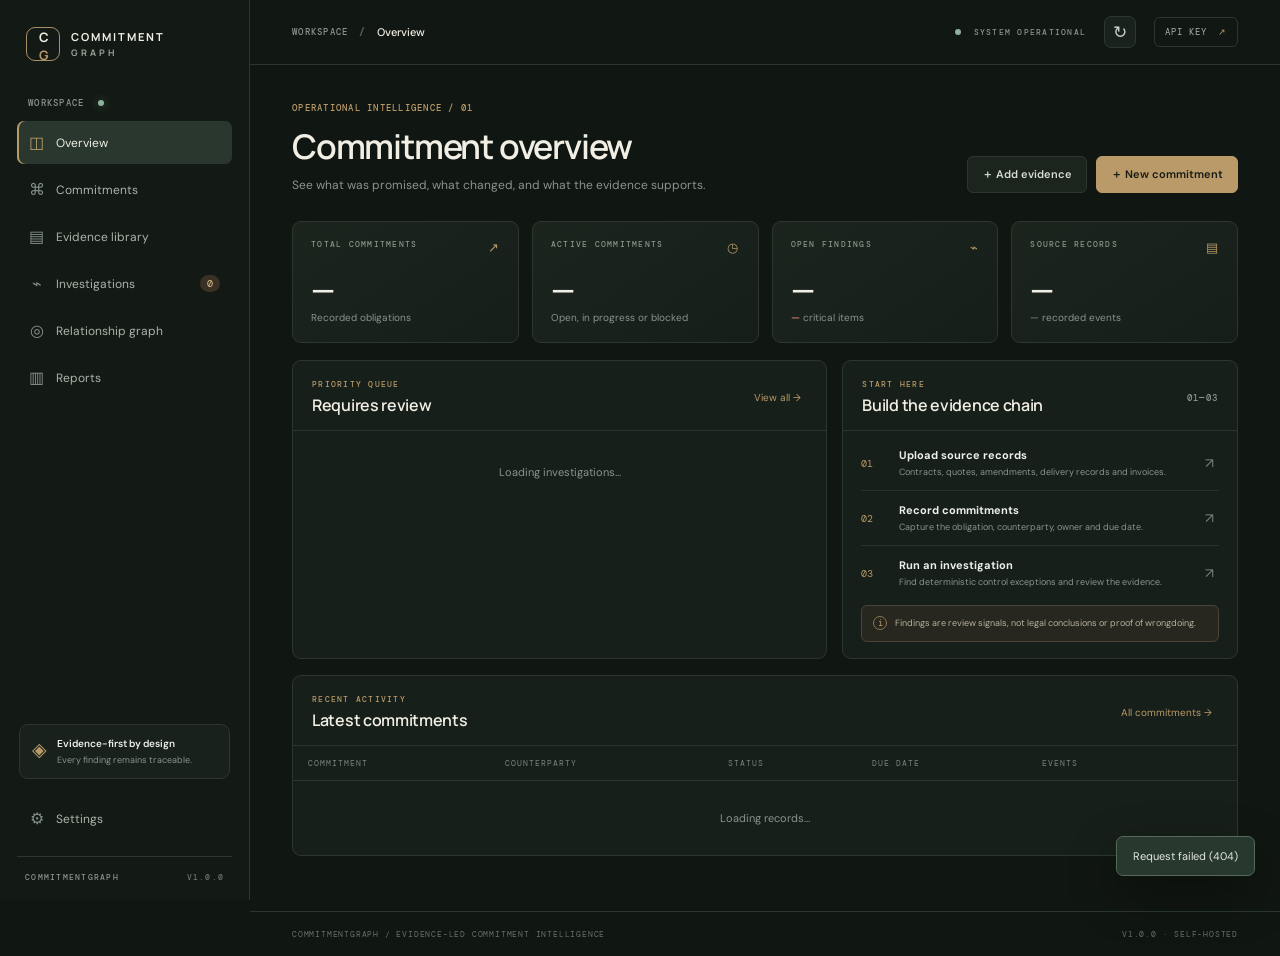
==== static/index.html @ eed933ef "Build complete CommitmentGraph v1.0.0" ====
<!doctype html>
<html lang="en">
<head>
  <meta charset="utf-8">
  <meta name="viewport" content="width=device-width,initial-scale=1">
  <meta name="theme-color" content="#111713">
  <meta name="description" content="Reconstruct business commitments. Trace every finding to its source evidence.">
  <title>CommitmentGraph — Evidence-led commitment intelligence</title>
  <link rel="preconnect" href="https://fonts.googleapis.com">
  <link rel="preconnect" href="https://fonts.gstatic.com" crossorigin>
  <link href="https://fonts.googleapis.com/css2?family=DM+Mono:wght@400;500&family=DM+Sans:wght@400;500;600;700&family=Manrope:wght@400;500;600;700;800&display=swap" rel="stylesheet">
  <link rel="stylesheet" href="/static/app.css">
</head>
<body>
  <div class="shell">
    <aside class="sidebar">
      <a class="brand" href="/" aria-label="CommitmentGraph home"><span class="brand-mark">C<span>G</span></span><span class="brand-name">COMMITMENT<span>GRAPH</span></span></a>
      <div class="workspace-label">WORKSPACE <span class="live-dot"></span></div>
      <nav class="nav" aria-label="Primary navigation">
        <button class="nav-item active" data-view="overview"><span>◫</span> Overview</button>
        <button class="nav-item" data-view="commitments"><span>⌘</span> Commitments</button>
        <button class="nav-item" data-view="evidence"><span>▤</span> Evidence library</button>
        <button class="nav-item" data-view="findings"><span>⌁</span> Investigations <span class="nav-count" id="nav-findings">0</span></button>
        <button class="nav-item" data-view="graph"><span>◎</span> Relationship graph</button>
        <button class="nav-item" data-view="reports"><span>▥</span> Reports</button>
      </nav>
      <div class="sidebar-bottom">
        <div class="integrity-card"><div class="integrity-icon">◈</div><div><strong>Evidence-first by design</strong><small>Every finding remains traceable.</small></div></div>
        <button class="nav-item" data-view="settings"><span>⚙</span> Settings</button>
        <div class="sidebar-foot">COMMITMENTGRAPH <span>V1.0.0</span></div>
      </div>
    </aside>
    <main class="main">
      <header class="topbar">
        <div class="breadcrumb"><span>WORKSPACE</span><b>/</b><strong id="page-name">Overview</strong></div>
        <div class="top-actions"><span class="system-status"><i></i> SYSTEM OPERATIONAL</span><button class="icon-btn" id="refresh-btn" title="Refresh data">↻</button><button class="user-chip" id="api-key-btn">API KEY <span>↗</span></button></div>
      </header>
      <div class="content">
        <section class="view active" id="view-overview">
          <div class="page-heading"><div><div class="eyebrow">OPERATIONAL INTELLIGENCE / 01</div><h1>Commitment overview</h1><p>See what was promised, what changed, and what the evidence supports.</p></div><div class="heading-actions"><button class="btn btn-quiet" data-action="upload">＋ Add evidence</button><button class="btn btn-primary" data-action="new-commitment">＋ New commitment</button></div></div>
          <div class="metric-grid"><article class="metric"><div class="metric-label">TOTAL COMMITMENTS <span>↗</span></div><div class="metric-value" id="m-commitments">—</div><div class="metric-note">Recorded obligations</div></article><article class="metric"><div class="metric-label">ACTIVE COMMITMENTS <span>◷</span></div><div class="metric-value" id="m-open">—</div><div class="metric-note">Open, in progress or blocked</div></article><article class="metric"><div class="metric-label">OPEN FINDINGS <span>⌁</span></div><div class="metric-value" id="m-findings">—</div><div class="metric-note"><b id="m-critical">—</b> critical items</div></article><article class="metric"><div class="metric-label">SOURCE RECORDS <span>▤</span></div><div class="metric-value" id="m-evidence">—</div><div class="metric-note"><span id="m-events">—</span> recorded events</div></article></div>
          <div class="dashboard-grid"><section class="panel"><div class="panel-head"><div><div class="eyebrow">PRIORITY QUEUE</div><h2>Requires review</h2></div><button class="text-btn" data-view="findings">View all →</button></div><div id="priority-list" class="priority-list"><div class="empty-state">Loading investigations…</div></div></section><section class="panel"><div class="panel-head"><div><div class="eyebrow">START HERE</div><h2>Build the evidence chain</h2></div><span class="step-count">01—03</span></div><div class="steps"><button data-action="upload"><span>01</span><div><b>Upload source records</b><small>Contracts, quotes, amendments, delivery records and invoices.</small></div><i>↗</i></button><button data-action="new-commitment"><span>02</span><div><b>Record commitments</b><small>Capture the obligation, counterparty, owner and due date.</small></div><i>↗</i></button><button data-action="investigate"><span>03</span><div><b>Run an investigation</b><small>Find deterministic control exceptions and review the evidence.</small></div><i>↗</i></button></div><div class="notice"><span>i</span> Findings are review signals, not legal conclusions or proof of wrongdoing.</div></section></div>
          <section class="panel table-panel"><div class="panel-head"><div><div class="eyebrow">RECENT ACTIVITY</div><h2>Latest commitments</h2></div><button class="text-btn" data-view="commitments">All commitments →</button></div><div class="table-wrap"><table><thead><tr><th>COMMITMENT</th><th>COUNTERPARTY</th><th>STATUS</th><th>DUE DATE</th><th>EVENTS</th><th></th></tr></thead><tbody id="recent-commitments"><tr><td colspan="6" class="empty-cell">Loading records…</td></tr></tbody></table></div></section>
        </section>
        <section class="view" id="view-commitments"><div class="page-heading"><div><div class="eyebrow">OBLIGATION REGISTER / 02</div><h1>Commitments</h1><p>A structured register of promises, obligations and delivery expectations.</p></div><div class="heading-actions"><button class="btn btn-quiet" data-action="import-csv">Import CSV</button><button class="btn btn-primary" data-action="new-commitment">＋ New commitment</button></div></div><div class="toolbar"><input id="commitment-search" class="search" placeholder="Search title, counterparty or owner…"><select id="commitment-filter"><option value="all">All statuses</option><option value="open">Open</option><option value="in_progress">In progress</option><option value="blocked">Blocked</option><option value="fulfilled">Fulfilled</option><option value="cancelled">Cancelled</option></select></div><section class="panel table-panel"><div class="table-wrap"><table><thead><tr><th>COMMITMENT</th><th>COUNTERPARTY</th><th>OWNER</th><th>STATUS</th><th>DUE DATE</th><th>VALUE</th><th>EVENTS</th><th></th></tr></thead><tbody id="commitment-rows"></tbody></table></div></section></section>
        <section class="view" id="view-evidence"><div class="page-heading"><div><div class="eyebrow">SOURCE OF TRUTH / 03</div><h1>Evidence library</h1><p>Original records and extracted text, indexed by content hash.</p></div><div class="heading-actions"><button class="btn btn-primary" data-action="upload">＋ Upload evidence</button></div></div><div class="notice wide"><span>i</span> Files are stored as extracted text and metadata in the configured application database. Do not upload sensitive personal data unless your deployment and access controls have been reviewed.</div><div id="evidence-grid" class="evidence-grid"></div></section>
        <section class="view" id="view-findings"><div class="page-heading"><div><div class="eyebrow">EXCEPTION MANAGEMENT / 04</div><h1>Investigations</h1><p>Rule-based exceptions with explicit reasoning and linked source evidence.</p></div><div class="heading-actions"><select id="finding-filter"><option value="open">Open findings</option><option value="resolved">Resolved findings</option><option value="all">All findings</option></select><button class="btn btn-primary" data-action="investigate">↻ Run investigation</button></div></div><div id="findings-list" class="finding-list"></div></section>
        <section class="view" id="view-graph"><div class="page-heading"><div><div class="eyebrow">RELATIONSHIP INTELLIGENCE / 05</div><h1>Commitment graph</h1><p>Explore the links between obligations, events, findings and source records.</p></div><div class="heading-actions"><button class="btn btn-quiet" data-action="refresh-graph">↻ Refresh graph</button></div></div><div class="graph-legend"><span><i class="dot commitment-dot"></i> Commitment</span><span><i class="dot evidence-dot"></i> Evidence</span><span><i class="dot event-dot"></i> Event</span><span><i class="dot finding-dot"></i> Finding</span></div><section class="panel graph-panel"><div id="graph-canvas" class="graph-canvas"><div class="empty-state">Add commitments and evidence to construct the relationship graph.</div></div></section></section>
        <section class="view" id="view-reports"><div class="page-heading"><div><div class="eyebrow">EXPORTS & AUDIT / 06</div><h1>Reports</h1><p>Export the current register and investigation results for independent review.</p></div></div><div class="report-grid"><article class="report-card"><div class="report-icon">▤</div><div class="eyebrow">REGISTER EXPORT</div><h2>Commitment register</h2><p>Structured list of obligations, counterparties, due dates, status and source references.</p><a href="/api/reports/commitments.csv" class="btn btn-quiet download-link">Download CSV ↗</a></article><article class="report-card"><div class="report-icon">⌁</div><div class="eyebrow">EXCEPTION EXPORT</div><h2>Findings register</h2><p>Rule code, severity, reasoning, status and associated evidence IDs.</p><a href="/api/reports/findings.csv" class="btn btn-quiet download-link">Download CSV ↗</a></article><article class="report-card"><div class="report-icon">◎</div><div class="eyebrow">GRAPH DATA</div><h2>Relationship graph</h2><p>Nodes and edges connecting commitments, events, findings and evidence.</p><a href="/api/graph" class="btn btn-quiet download-link">Download JSON ↗</a></article></div><div class="notice wide"><span>!</span> Exports contain operational records. Apply your organisation's data handling, retention and access policies before sharing them.</div></section>
        <section class="view" id="view-settings"><div class="page-heading"><div><div class="eyebrow">CONFIGURATION / 07</div><h1>Settings</h1><p>Local connection and application information.</p></div></div><div class="settings-grid"><section class="panel settings-panel"><div class="eyebrow">CONNECTION</div><h2>API authentication</h2><p>When COMMITMENTGRAPH_API_KEY is configured on the server, enter the same key here. It is stored only in this browser's local storage.</p><label>API key<input id="settings-key" type="password" placeholder="Paste server API key"></label><button class="btn btn-primary" id="save-key">Save API key</button></section><section class="panel settings-panel"><div class="eyebrow">APPLICATION</div><h2>CommitmentGraph 1.0.0</h2><dl><dt>Storage</dt><dd>SQLite database</dd><dt>Analysis</dt><dd>Deterministic rule engine</dd><dt>Evidence types</dt><dd>PDF, DOCX, TXT, MD, CSV, JSON, LOG</dd><dt>API documentation</dt><dd><a href="/api/docs" target="_blank" rel="noreferrer">Open API reference ↗</a></dd></dl></section></div></section>
      </div>
      <footer class="footer"><span>COMMITMENTGRAPH / EVIDENCE-LED COMMITMENT INTELLIGENCE</span><span>V1.0.0 · SELF-HOSTED</span></footer>
    </main>
  </div>
  <div class="modal-backdrop" id="modal-backdrop" hidden><section class="modal" role="dialog" aria-modal="true" aria-labelledby="modal-title"><div class="modal-head"><div><div class="eyebrow">WORKSPACE ACTION</div><h2 id="modal-title">New commitment</h2></div><button class="icon-btn" id="modal-close" aria-label="Close">×</button></div><div id="modal-body"></div></section></div>
  <div class="toast" id="toast" role="status"></div>
  <script src="/static/app.js" defer></script>
  <script src="/static/enhancements.js" defer></script>
</body>
</html>
---- static/app.css ----
:root{--bg:#101612;--panel:#171f1a;--panel2:#1c2620;--line:#2b382f;--muted:#89958b;--text:#edf0e9;--ivory:#f1eee3;--brass:#b99a68;--teal:#78a99b;--red:#d57c70;--amber:#d6b477;--green:#8bb49a;--shadow:0 18px 50px #0005}*{box-sizing:border-box}body{margin:0;background:var(--bg);color:var(--text);font-family:"DM Sans",sans-serif;font-size:14px}button,input,select,textarea{font:inherit}button{cursor:pointer}.shell{min-height:100vh;display:grid;grid-template-columns:250px minmax(0,1fr)}.sidebar{background:#131a15;border-right:1px solid var(--line);padding:27px 17px 18px;display:flex;flex-direction:column;min-height:100vh;position:sticky;top:0;height:100vh}.brand{display:flex;align-items:center;gap:11px;text-decoration:none;color:var(--ivory);padding:0 9px 36px}.brand-mark{width:34px;height:34px;border:1px solid #a98f67;border-radius:9px;display:grid;place-items:center;color:var(--ivory);font:700 13px Manrope;letter-spacing:-1px}.brand-mark span{color:var(--brass)}.brand-name{font:700 11px Manrope;letter-spacing:2px;line-height:1.5}.brand-name span{display:block;color:#9aa59a;font-size:9px;letter-spacing:3.1px}.workspace-label,.eyebrow,.metric-label,.sidebar-foot,.breadcrumb,.system-status,.step-count{font:500 9px "DM Mono",monospace;letter-spacing:1.25px;color:var(--muted)}.workspace-label{padding:0 11px 12px}.live-dot{display:inline-block;width:6px;height:6px;border-radius:50%;background:var(--green);margin-left:7px;box-shadow:0 0 10px #8bb49a66}.nav{display:grid;gap:4px}.nav-item{width:100%;border:0;background:transparent;color:#aab4aa;text-align:left;padding:11px 12px;border-radius:7px;display:flex;align-items:center;gap:12px;font-size:12px;transition:.18s}.nav-item>span:first-child{width:15px;text-align:center;color:#829187;font-size:16px}.nav-item:hover{background:#202a23;color:var(--ivory)}.nav-item.active{background:#29372e;color:var(--ivory);box-shadow:inset 2px 0 var(--brass)}.nav-item.active>span:first-child{color:var(--brass)}.nav-count{margin-left:auto;background:#3a3024;color:#dfc38e;padding:2px 7px;border-radius:10px;font:10px "DM Mono"}.sidebar-bottom{margin-top:auto}.integrity-card{border:1px solid var(--line);border-radius:9px;padding:12px;display:flex;gap:10px;margin:0 2px 18px;background:#18211b}.integrity-icon{color:var(--brass);font-size:19px}.integrity-card strong{display:block;font-size:10px;font-weight:600}.integrity-card small{display:block;color:var(--muted);font-size:9px;margin-top:4px}.sidebar-foot{border-top:1px solid var(--line);margin-top:16px;padding:15px 8px 0;font-size:8px}.sidebar-foot span{float:right;color:#69776d}.main{min-width:0;display:flex;flex-direction:column}.topbar{height:65px;border-bottom:1px solid var(--line);display:flex;align-items:center;justify-content:space-between;padding:0 42px;background:#121914e8}.breadcrumb{display:flex;gap:11px;align-items:center}.breadcrumb b{color:#536158}.breadcrumb strong{font:500 11px "DM Sans";letter-spacing:0;color:var(--ivory)}.top-actions{display:flex;align-items:center;gap:18px}.system-status{font-size:8px}.system-status i{display:inline-block;width:6px;height:6px;background:var(--green);border-radius:50%;margin-right:6px}.icon-btn{border:1px solid var(--line);background:#19221c;color:#cbd3c9;width:32px;height:32px;border-radius:7px;font-size:17px}.user-chip{border:1px solid var(--line);background:transparent;color:#aab4aa;border-radius:6px;padding:8px 10px;font:9px "DM Mono";letter-spacing:1px}.user-chip span{color:var(--brass);margin-left:5px}.content{width:min(1440px,100%);margin:0 auto;padding:37px 42px 55px;flex:1}.view{display:none}.view.active{display:block}.page-heading{display:flex;align-items:flex-end;justify-content:space-between;gap:20px;margin-bottom:28px}.eyebrow{color:var(--brass);font-size:9px;margin-bottom:9px}h1,h2,p{margin-top:0}h1{font:600 clamp(25px,3vw,34px) Manrope;letter-spacing:-1.2px;margin-bottom:8px;color:var(--ivory)}.page-heading p{color:var(--muted);font-size:12px;margin:0}.heading-actions{display:flex;gap:9px;align-items:center}.btn{border-radius:6px;padding:10px 14px;font-size:11px;font-weight:600;border:1px solid var(--line);display:inline-flex;align-items:center;justify-content:center;gap:7px;text-decoration:none;white-space:nowrap}.btn-primary{background:var(--brass);border-color:var(--brass);color:#171a15}.btn-primary:hover{background:#c9aa78}.btn-quiet{background:#1b251e;color:#d6ddd3}.btn-quiet:hover{border-color:#647568}.metric-grid{display:grid;grid-template-columns:repeat(4,minmax(0,1fr));gap:13px;margin-bottom:17px}.metric{border:1px solid var(--line);background:linear-gradient(145deg,#1b251e,#161e19);border-radius:9px;padding:17px 18px 15px;min-height:122px}.metric-label{font-size:8px;display:flex;justify-content:space-between}.metric-label span{color:var(--brass);font-size:13px}.metric-value{font:600 31px Manrope;letter-spacing:-1px;color:var(--ivory);margin:12px 0 1px}.metric-note{font-size:10px;color:var(--muted)}.metric-note b{color:var(--red);font-weight:600}.dashboard-grid{display:grid;grid-template-columns:1.15fr .85fr;gap:15px;margin-bottom:16px}.panel{border:1px solid var(--line);background:var(--panel);border-radius:9px;min-width:0}.panel-head{display:flex;justify-content:space-between;align-items:center;padding:18px 19px 14px;border-bottom:1px solid #29352d}.panel-head .eyebrow{margin-bottom:5px;font-size:8px}.panel h2,.report-card h2,.settings-panel h2{font:600 16px Manrope;letter-spacing:-.3px;color:var(--ivory);margin:0}.text-btn{border:0;background:none;color:var(--brass);font-size:10px}.priority-list{padding:4px 18px 10px}.priority-item{display:grid;grid-template-columns:5px minmax(0,1fr) auto;gap:12px;align-items:center;padding:12px 0;border-bottom:1px solid #28332b}.priority-item:last-child{border:0}.severity-bar{height:34px;border-radius:4px;background:var(--amber)}.severity-bar.critical{background:var(--red)}.severity-bar.high{background:#ce966c}.severity-bar.medium{background:var(--amber)}.severity-bar.low{background:var(--teal)}.priority-item b{display:block;font-size:11px;font-weight:600}.priority-item small{display:block;color:var(--muted);font-size:9px;margin-top:4px}.priority-item .severity-label{font:9px "DM Mono";text-transform:uppercase;color:var(--muted)}.empty-state,.empty-cell{padding:30px 15px;text-align:center;color:var(--muted);font-size:11px}.steps{padding:5px 18px}.steps button{width:100%;display:grid;grid-template-columns:29px 1fr 14px;align-items:center;gap:9px;text-align:left;border:0;border-bottom:1px solid #28332b;background:transparent;padding:12px 0;color:var(--text)}.steps button:last-child{border:0}.steps button>span{font:10px "DM Mono";color:var(--brass)}.steps b{display:block;font-size:11px}.steps small{display:block;color:var(--muted);font-size:9px;margin-top:4px}.steps i{font-style:normal;color:#748277}.notice{margin:0 18px 16px;padding:10px 11px;border:1px solid #4a4434;background:#28271f;border-radius:6px;color:#b8b19e;font-size:9px;line-height:1.5}.notice span{display:inline-grid;place-items:center;width:14px;height:14px;border:1px solid #887750;border-radius:50%;color:var(--brass);margin-right:6px;font:9px "DM Mono"}.notice.wide{margin:0 0 18px}.table-panel{overflow:hidden}.table-wrap{overflow-x:auto}table{width:100%;border-collapse:collapse;white-space:nowrap}th{text-align:left;padding:12px 15px;color:#78867b;font:8px "DM Mono";letter-spacing:1px;border-bottom:1px solid var(--line)}td{padding:13px 15px;border-bottom:1px solid #263129;font-size:10px;color:#c5cec4}tbody tr:last-child td{border:0}tbody tr:hover{background:#1c2720}.cell-title{font-weight:600;color:#e5e9df}.cell-sub{display:block;color:#78867b;font-size:9px;margin-top:4px}.status{display:inline-block;padding:4px 7px;border-radius:4px;font:8px "DM Mono";text-transform:uppercase;background:#27352c;color:#a9c8ad}.status.blocked{background:#3b2b27;color:#e2a79a}.status.fulfilled{background:#263a35;color:#9fc6b6}.status.cancelled{background:#2b302d;color:#9aa39a}.status.in_progress{background:#383225;color:#d6b477}.table-action{border:0;background:none;color:var(--brass);font-size:10px}.toolbar{display:flex;gap:10px;margin-bottom:14px}.search,select,input,textarea{background:#141d17;color:var(--text);border:1px solid var(--line);border-radius:6px;padding:10px 12px;font-size:11px;outline:none}.search{width:min(380px,100%)}input:focus,select:focus,textarea:focus{border-color:#8c7958;box-shadow:0 0 0 2px #b99a6818}.evidence-grid{display:grid;grid-template-columns:repeat(3,minmax(0,1fr));gap:13px}.evidence-card{border:1px solid var(--line);border-radius:8px;background:var(--panel);padding:17px}.evidence-card .file-icon{width:34px;height:39px;border:1px solid #675a42;border-radius:4px;display:grid;place-items:center;color:var(--brass);font:10px "DM Mono";margin-bottom:15px}.evidence-card h3{font-size:12px;margin:0 0 7px;overflow-wrap:anywhere}.evidence-card p{color:var(--muted);font-size:9px;margin:0 0 12px}.hash{font:8px "DM Mono";color:#758278;overflow-wrap:anywhere}.finding-list{display:grid;gap:10px}.finding-card{border:1px solid var(--line);background:var(--panel);border-radius:8px;padding:17px 18px;display:grid;grid-template-columns:76px minmax(0,1fr) auto;gap:16px;align-items:start}.finding-severity{font:9px "DM Mono";text-transform:uppercase;padding:6px 7px;border-radius:4px;text-align:center;background:#2d332b;color:var(--amber)}.finding-severity.critical{background:#402a27;color:#e39a8c}.finding-severity.high{background:#3b3025;color:#dfac80}.finding-severity.medium{background:#3b3526;color:#ddc17e}.finding-severity.low{background:#263831;color:#92c0ae}.finding-card h3{font:600 13px Manrope;margin:0 0 6px}.finding-card p{font-size:10px;color:#aab4aa;line-height:1.6;margin:0 0 9px}.finding-meta{font:8px "DM Mono";color:#758278}.finding-actions{display:flex;gap:7px;align-items:center}.mini-btn{border:1px solid var(--line);background:#202b23;color:#c9d2c7;padding:7px 9px;border-radius:5px;font-size:9px}.mini-btn:hover{border-color:var(--brass)}.graph-legend{display:flex;gap:18px;margin:-5px 0 14px;color:#9ba69b;font-size:9px}.graph-legend span{display:flex;align-items:center;gap:6px}.dot{width:8px;height:8px;border-radius:50%;display:inline-block}.commitment-dot{background:#c2a06a}.evidence-dot{background:#82a99b}.event-dot{background:#8d9fc0}.finding-dot{background:#d17f70}.graph-panel{padding:18px;overflow:auto}.graph-canvas{min-height:420px;position:relative}.graph-canvas svg{width:100%;min-width:650px;height:420px;display:block}.graph-node{cursor:pointer}.graph-node rect{stroke-width:1.2}.graph-node text{font:10px "DM Sans";fill:#e9eee5}.graph-node .node-type{font:8px "DM Mono";fill:#9ba69b}.graph-edge{stroke:#506054;stroke-width:1.2;opacity:.8}.report-grid{display:grid;grid-template-columns:repeat(3,minmax(0,1fr));gap:14px;margin-bottom:18px}.report-card{border:1px solid var(--line);border-radius:9px;background:var(--panel);padding:21px}.report-icon{font-size:22px;color:var(--brass);margin-bottom:18px}.report-card .eyebrow{font-size:8px}.report-card p{font-size:10px;color:var(--muted);line-height:1.6;min-height:50px;margin:10px 0 16px}.download-link{width:100%}.settings-grid{display:grid;grid-template-columns:1fr 1fr;gap:15px}.settings-panel{padding:22px}.settings-panel p{color:var(--muted);font-size:10px;line-height:1.6;margin:10px 0 17px}.settings-panel label{display:grid;gap:7px;color:#9ba69b;font-size:10px;margin-bottom:12px}.settings-panel dl{display:grid;grid-template-columns:140px 1fr;gap:13px;font-size:10px}.settings-panel dt{color:var(--muted)}.settings-panel dd{margin:0;color:#d4ddd2}.settings-panel a{color:var(--brass)}.footer{border-top:1px solid var(--line);padding:17px 42px;display:flex;justify-content:space-between;color:#647168;font:8px "DM Mono";letter-spacing:.8px}.modal-backdrop{position:fixed;inset:0;background:#050806c9;display:grid;place-items:center;padding:18px;z-index:10}.modal-backdrop[hidden]{display:none}.modal{width:min(570px,100%);max-height:90vh;overflow:auto;background:#18211b;border:1px solid #435146;border-radius:10px;box-shadow:var(--shadow);padding:22px}.modal-head{display:flex;justify-content:space-between;align-items:start;margin-bottom:20px}.modal-head h2{font:600 19px Manrope;margin:0}.form-grid{display:grid;grid-template-columns:1fr 1fr;gap:12px}.form-field{display:grid;gap:6px;margin-bottom:12px}.form-field.full{grid-column:1/-1}.form-field label{font-size:9px;color:#a6b0a6}.form-field input,.form-field select,.form-field textarea{width:100%}.form-field textarea{min-height:90px;resize:vertical}.form-actions{display:flex;justify-content:flex-end;gap:8px;margin-top:12px}.upload-zone{border:1px dashed #637565;border-radius:8px;padding:28px;text-align:center;background:#1d2921}.upload-zone input{margin-top:15px;max-width:100%}.upload-zone p{font-size:10px;color:var(--muted);line-height:1.6}.toast{position:fixed;bottom:24px;right:25px;background:#29382e;border:1px solid #526b57;color:#e3e9de;padding:12px 16px;border-radius:7px;font-size:11px;box-shadow:var(--shadow);opacity:0;transform:translateY(8px);transition:.2s;pointer-events:none;z-index:20}.toast.show{opacity:1;transform:translateY(0)}@media(max-width:1100px){.shell{grid-template-columns:210px 1fr}.content{padding:30px 25px}.topbar{padding:0 25px}.metric-grid{grid-template-columns:repeat(2,1fr)}.evidence-grid{grid-template-columns:repeat(2,1fr)}.report-grid{grid-template-columns:1fr 1fr}}@media(max-width:760px){.shell{display:block}.sidebar{height:auto;min-height:0;position:relative;padding:15px}.brand{padding:0 4px 13px}.workspace-label,.sidebar-bottom{display:none}.nav{display:flex;overflow-x:auto;gap:4px;padding-bottom:2px}.nav-item{white-space:nowrap;width:auto;padding:9px 10px;font-size:10px}.nav-item>span:first-child{display:none}.topbar{height:52px;padding:0 16px}.system-status{display:none}.content{padding:25px 15px 38px}.page-heading{display:block}.heading-actions{margin-top:17px;flex-wrap:wrap}.dashboard-grid,.settings-grid{grid-template-columns:1fr}.metric-grid{gap:8px}.metric{padding:13px;min-height:105px}.metric-value{font-size:25px}.metric-label{font-size:7px}.evidence-grid,.report-grid{grid-template-columns:1fr}.finding-card{grid-template-columns:65px 1fr}.finding-actions{grid-column:2}.footer{padding:14px 15px;gap:10px;font-size:7px}.breadcrumb{font-size:8px}.form-grid{grid-template-columns:1fr}.form-field.full{grid-column:auto}.toolbar{flex-wrap:wrap}.search{width:100%}.graph-canvas svg{min-width:600px}}
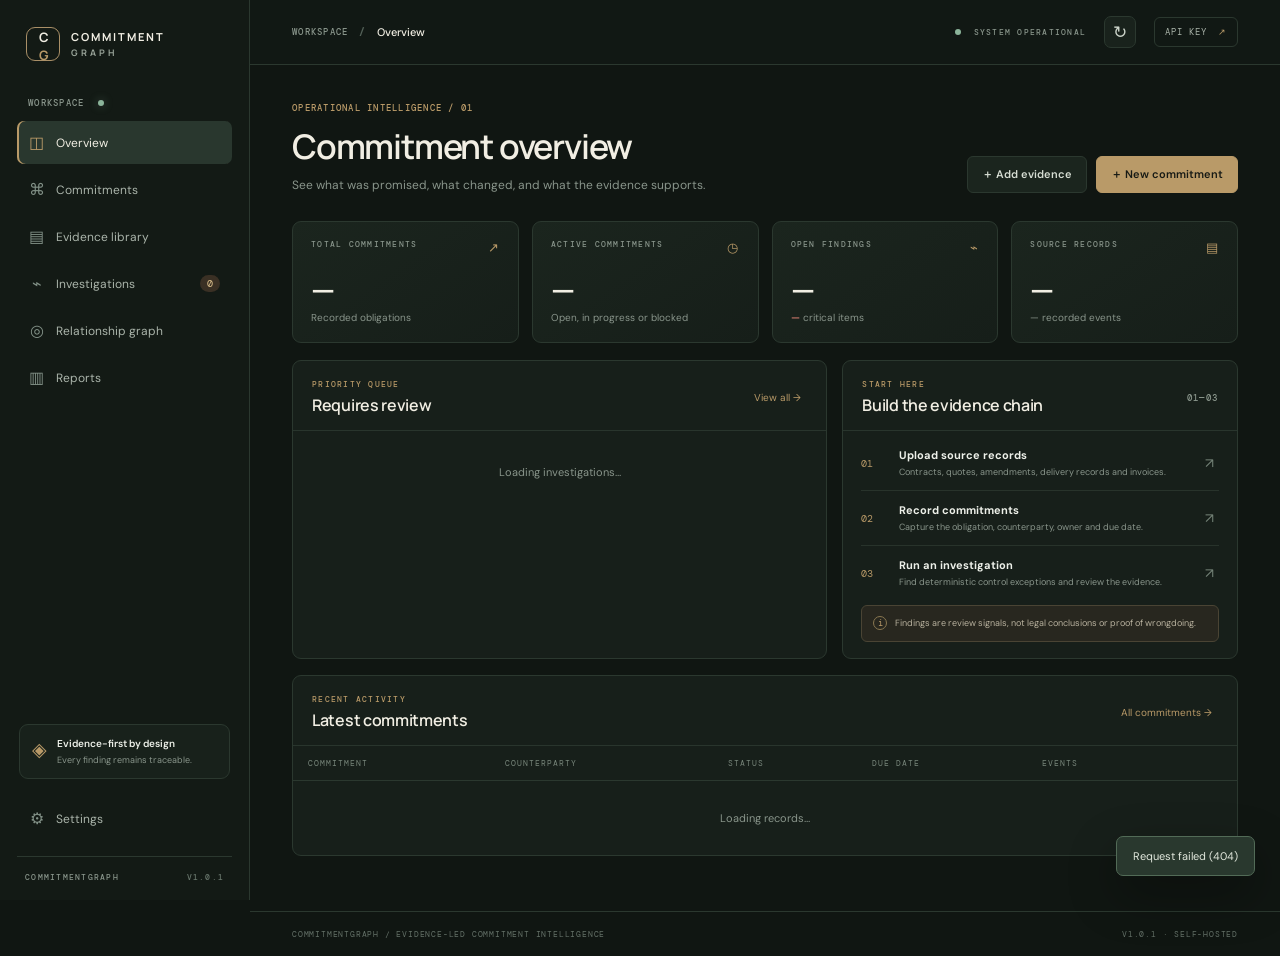
==== commit 702b4ae2: "Align release version metadata" ====
--- a/static/index.html
+++ b/static/index.html
@@ -27,7 +27,7 @@
       <div class="sidebar-bottom">
         <div class="integrity-card"><div class="integrity-icon">◈</div><div><strong>Evidence-first by design</strong><small>Every finding remains traceable.</small></div></div>
         <button class="nav-item" data-view="settings"><span>⚙</span> Settings</button>
-        <div class="sidebar-foot">COMMITMENTGRAPH <span>V1.0.0</span></div>
+        <div class="sidebar-foot">COMMITMENTGRAPH <span>V1.0.1</span></div>
       </div>
     </aside>
     <main class="main">
@@ -43,13 +43,13 @@
           <section class="panel table-panel"><div class="panel-head"><div><div class="eyebrow">RECENT ACTIVITY</div><h2>Latest commitments</h2></div><button class="text-btn" data-view="commitments">All commitments →</button></div><div class="table-wrap"><table><thead><tr><th>COMMITMENT</th><th>COUNTERPARTY</th><th>STATUS</th><th>DUE DATE</th><th>EVENTS</th><th></th></tr></thead><tbody id="recent-commitments"><tr><td colspan="6" class="empty-cell">Loading records…</td></tr></tbody></table></div></section>
         </section>
         <section class="view" id="view-commitments"><div class="page-heading"><div><div class="eyebrow">OBLIGATION REGISTER / 02</div><h1>Commitments</h1><p>A structured register of promises, obligations and delivery expectations.</p></div><div class="heading-actions"><button class="btn btn-quiet" data-action="import-csv">Import CSV</button><button class="btn btn-primary" data-action="new-commitment">＋ New commitment</button></div></div><div class="toolbar"><input id="commitment-search" class="search" placeholder="Search title, counterparty or owner…"><select id="commitment-filter"><option value="all">All statuses</option><option value="open">Open</option><option value="in_progress">In progress</option><option value="blocked">Blocked</option><option value="fulfilled">Fulfilled</option><option value="cancelled">Cancelled</option></select></div><section class="panel table-panel"><div class="table-wrap"><table><thead><tr><th>COMMITMENT</th><th>COUNTERPARTY</th><th>OWNER</th><th>STATUS</th><th>DUE DATE</th><th>VALUE</th><th>EVENTS</th><th></th></tr></thead><tbody id="commitment-rows"></tbody></table></div></section></section>
-        <section class="view" id="view-evidence"><div class="page-heading"><div><div class="eyebrow">SOURCE OF TRUTH / 03</div><h1>Evidence library</h1><p>Original records and extracted text, indexed by content hash.</p></div><div class="heading-actions"><button class="btn btn-primary" data-action="upload">＋ Upload evidence</button></div></div><div class="notice wide"><span>i</span> Files are stored as extracted text and metadata in the configured application database. Do not upload sensitive personal data unless your deployment and access controls have been reviewed.</div><div id="evidence-grid" class="evidence-grid"></div></section>
+        <section class="view" id="view-evidence"><div class="page-heading"><div><div class="eyebrow">SOURCE OF TRUTH / 03</div><h1>Evidence library</h1><p>Extracted source text and file metadata, indexed by content hash.</p></div><div class="heading-actions"><button class="btn btn-primary" data-action="upload">＋ Upload evidence</button></div></div><div class="notice wide"><span>i</span> Files are stored as extracted text and metadata in the configured application database. Do not upload sensitive personal data unless your deployment and access controls have been reviewed.</div><div id="evidence-grid" class="evidence-grid"></div></section>
         <section class="view" id="view-findings"><div class="page-heading"><div><div class="eyebrow">EXCEPTION MANAGEMENT / 04</div><h1>Investigations</h1><p>Rule-based exceptions with explicit reasoning and linked source evidence.</p></div><div class="heading-actions"><select id="finding-filter"><option value="open">Open findings</option><option value="resolved">Resolved findings</option><option value="all">All findings</option></select><button class="btn btn-primary" data-action="investigate">↻ Run investigation</button></div></div><div id="findings-list" class="finding-list"></div></section>
         <section class="view" id="view-graph"><div class="page-heading"><div><div class="eyebrow">RELATIONSHIP INTELLIGENCE / 05</div><h1>Commitment graph</h1><p>Explore the links between obligations, events, findings and source records.</p></div><div class="heading-actions"><button class="btn btn-quiet" data-action="refresh-graph">↻ Refresh graph</button></div></div><div class="graph-legend"><span><i class="dot commitment-dot"></i> Commitment</span><span><i class="dot evidence-dot"></i> Evidence</span><span><i class="dot event-dot"></i> Event</span><span><i class="dot finding-dot"></i> Finding</span></div><section class="panel graph-panel"><div id="graph-canvas" class="graph-canvas"><div class="empty-state">Add commitments and evidence to construct the relationship graph.</div></div></section></section>
         <section class="view" id="view-reports"><div class="page-heading"><div><div class="eyebrow">EXPORTS & AUDIT / 06</div><h1>Reports</h1><p>Export the current register and investigation results for independent review.</p></div></div><div class="report-grid"><article class="report-card"><div class="report-icon">▤</div><div class="eyebrow">REGISTER EXPORT</div><h2>Commitment register</h2><p>Structured list of obligations, counterparties, due dates, status and source references.</p><a href="/api/reports/commitments.csv" class="btn btn-quiet download-link">Download CSV ↗</a></article><article class="report-card"><div class="report-icon">⌁</div><div class="eyebrow">EXCEPTION EXPORT</div><h2>Findings register</h2><p>Rule code, severity, reasoning, status and associated evidence IDs.</p><a href="/api/reports/findings.csv" class="btn btn-quiet download-link">Download CSV ↗</a></article><article class="report-card"><div class="report-icon">◎</div><div class="eyebrow">GRAPH DATA</div><h2>Relationship graph</h2><p>Nodes and edges connecting commitments, events, findings and evidence.</p><a href="/api/graph" class="btn btn-quiet download-link">Download JSON ↗</a></article></div><div class="notice wide"><span>!</span> Exports contain operational records. Apply your organisation's data handling, retention and access policies before sharing them.</div></section>
-        <section class="view" id="view-settings"><div class="page-heading"><div><div class="eyebrow">CONFIGURATION / 07</div><h1>Settings</h1><p>Local connection and application information.</p></div></div><div class="settings-grid"><section class="panel settings-panel"><div class="eyebrow">CONNECTION</div><h2>API authentication</h2><p>When COMMITMENTGRAPH_API_KEY is configured on the server, enter the same key here. It is stored only in this browser's local storage.</p><label>API key<input id="settings-key" type="password" placeholder="Paste server API key"></label><button class="btn btn-primary" id="save-key">Save API key</button></section><section class="panel settings-panel"><div class="eyebrow">APPLICATION</div><h2>CommitmentGraph 1.0.0</h2><dl><dt>Storage</dt><dd>SQLite database</dd><dt>Analysis</dt><dd>Deterministic rule engine</dd><dt>Evidence types</dt><dd>PDF, DOCX, TXT, MD, CSV, JSON, LOG</dd><dt>API documentation</dt><dd><a href="/api/docs" target="_blank" rel="noreferrer">Open API reference ↗</a></dd></dl></section></div></section>
+        <section class="view" id="view-settings"><div class="page-heading"><div><div class="eyebrow">CONFIGURATION / 07</div><h1>Settings</h1><p>Local connection and application information.</p></div></div><div class="settings-grid"><section class="panel settings-panel"><div class="eyebrow">CONNECTION</div><h2>API authentication</h2><p>When COMMITMENTGRAPH_API_KEY is configured on the server, enter the same key here. It is stored only in this browser's local storage.</p><label>API key<input id="settings-key" type="password" placeholder="Paste server API key"></label><button class="btn btn-primary" id="save-key">Save API key</button></section><section class="panel settings-panel"><div class="eyebrow">APPLICATION</div><h2>CommitmentGraph 1.0.1</h2><dl><dt>Storage</dt><dd>SQLite database</dd><dt>Analysis</dt><dd>Deterministic rule engine</dd><dt>Evidence types</dt><dd>PDF, DOCX, TXT, MD, CSV, JSON, LOG</dd><dt>API documentation</dt><dd><a href="/api/docs" target="_blank" rel="noreferrer">Open API reference ↗</a></dd></dl></section></div></section>
       </div>
-      <footer class="footer"><span>COMMITMENTGRAPH / EVIDENCE-LED COMMITMENT INTELLIGENCE</span><span>V1.0.0 · SELF-HOSTED</span></footer>
+      <footer class="footer"><span>COMMITMENTGRAPH / EVIDENCE-LED COMMITMENT INTELLIGENCE</span><span>V1.0.1 · SELF-HOSTED</span></footer>
     </main>
   </div>
   <div class="modal-backdrop" id="modal-backdrop" hidden><section class="modal" role="dialog" aria-modal="true" aria-labelledby="modal-title"><div class="modal-head"><div><div class="eyebrow">WORKSPACE ACTION</div><h2 id="modal-title">New commitment</h2></div><button class="icon-btn" id="modal-close" aria-label="Close">×</button></div><div id="modal-body"></div></section></div>
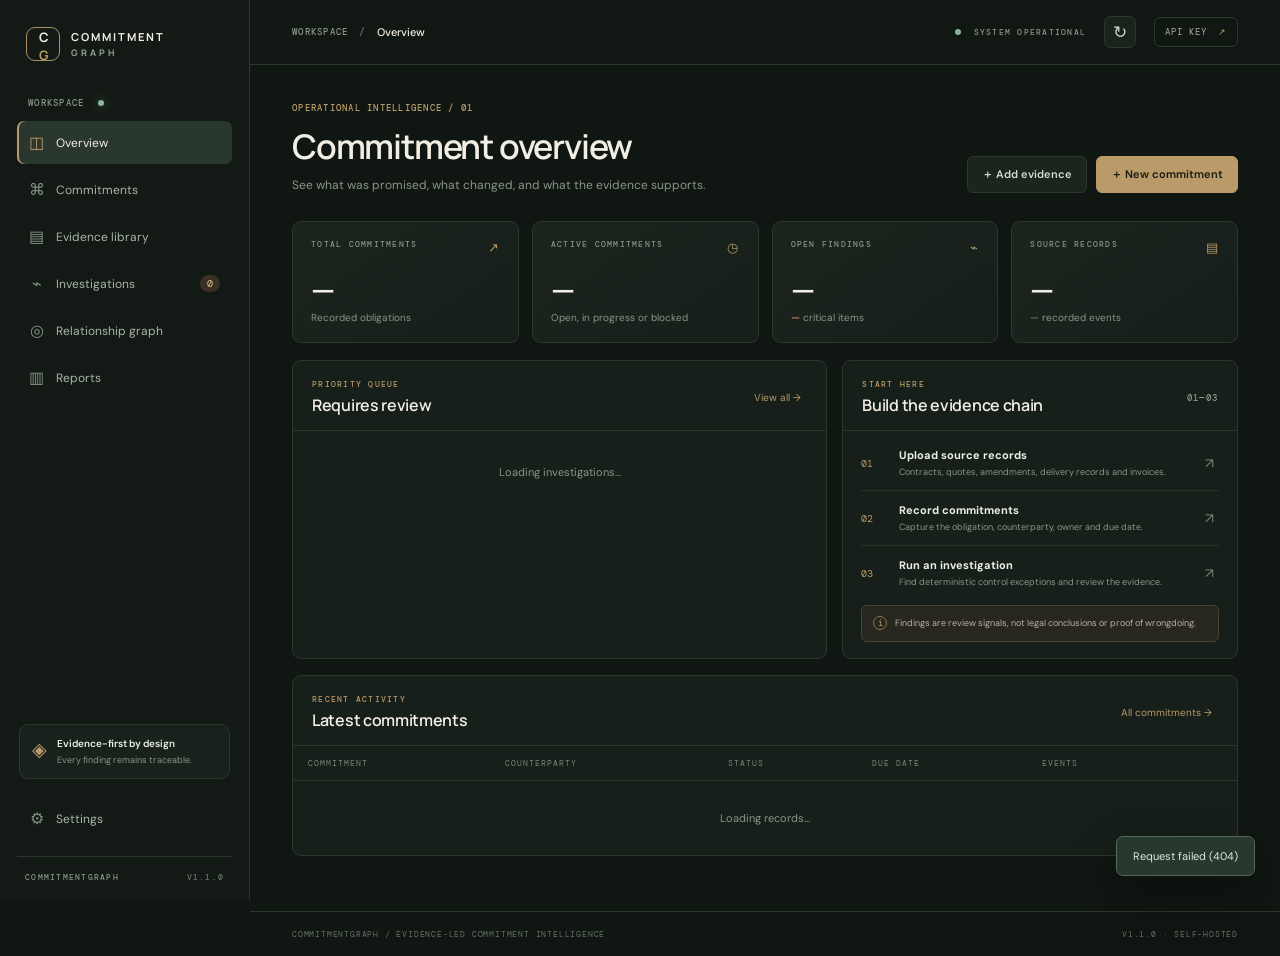
==== commit d448835d: "Align application and package version to 1.1.0" ====
--- a/static/index.html
+++ b/static/index.html
@@ -27,7 +27,7 @@
       <div class="sidebar-bottom">
         <div class="integrity-card"><div class="integrity-icon">◈</div><div><strong>Evidence-first by design</strong><small>Every finding remains traceable.</small></div></div>
         <button class="nav-item" data-view="settings"><span>⚙</span> Settings</button>
-        <div class="sidebar-foot">COMMITMENTGRAPH <span>V1.0.1</span></div>
+        <div class="sidebar-foot">COMMITMENTGRAPH <span>V1.1.0</span></div>
       </div>
     </aside>
     <main class="main">
@@ -47,9 +47,9 @@
         <section class="view" id="view-findings"><div class="page-heading"><div><div class="eyebrow">EXCEPTION MANAGEMENT / 04</div><h1>Investigations</h1><p>Rule-based exceptions with explicit reasoning and linked source evidence.</p></div><div class="heading-actions"><select id="finding-filter"><option value="open">Open findings</option><option value="resolved">Resolved findings</option><option value="all">All findings</option></select><button class="btn btn-primary" data-action="investigate">↻ Run investigation</button></div></div><div id="findings-list" class="finding-list"></div></section>
         <section class="view" id="view-graph"><div class="page-heading"><div><div class="eyebrow">RELATIONSHIP INTELLIGENCE / 05</div><h1>Commitment graph</h1><p>Explore the links between obligations, events, findings and source records.</p></div><div class="heading-actions"><button class="btn btn-quiet" data-action="refresh-graph">↻ Refresh graph</button></div></div><div class="graph-legend"><span><i class="dot commitment-dot"></i> Commitment</span><span><i class="dot evidence-dot"></i> Evidence</span><span><i class="dot event-dot"></i> Event</span><span><i class="dot finding-dot"></i> Finding</span></div><section class="panel graph-panel"><div id="graph-canvas" class="graph-canvas"><div class="empty-state">Add commitments and evidence to construct the relationship graph.</div></div></section></section>
         <section class="view" id="view-reports"><div class="page-heading"><div><div class="eyebrow">EXPORTS & AUDIT / 06</div><h1>Reports</h1><p>Export the current register and investigation results for independent review.</p></div></div><div class="report-grid"><article class="report-card"><div class="report-icon">▤</div><div class="eyebrow">REGISTER EXPORT</div><h2>Commitment register</h2><p>Structured list of obligations, counterparties, due dates, status and source references.</p><a href="/api/reports/commitments.csv" class="btn btn-quiet download-link">Download CSV ↗</a></article><article class="report-card"><div class="report-icon">⌁</div><div class="eyebrow">EXCEPTION EXPORT</div><h2>Findings register</h2><p>Rule code, severity, reasoning, status and associated evidence IDs.</p><a href="/api/reports/findings.csv" class="btn btn-quiet download-link">Download CSV ↗</a></article><article class="report-card"><div class="report-icon">◎</div><div class="eyebrow">GRAPH DATA</div><h2>Relationship graph</h2><p>Nodes and edges connecting commitments, events, findings and evidence.</p><a href="/api/graph" class="btn btn-quiet download-link">Download JSON ↗</a></article></div><div class="notice wide"><span>!</span> Exports contain operational records. Apply your organisation's data handling, retention and access policies before sharing them.</div></section>
-        <section class="view" id="view-settings"><div class="page-heading"><div><div class="eyebrow">CONFIGURATION / 07</div><h1>Settings</h1><p>Local connection and application information.</p></div></div><div class="settings-grid"><section class="panel settings-panel"><div class="eyebrow">CONNECTION</div><h2>API authentication</h2><p>When COMMITMENTGRAPH_API_KEY is configured on the server, enter the same key here. It is stored only in this browser's local storage.</p><label>API key<input id="settings-key" type="password" placeholder="Paste server API key"></label><button class="btn btn-primary" id="save-key">Save API key</button></section><section class="panel settings-panel"><div class="eyebrow">APPLICATION</div><h2>CommitmentGraph 1.0.1</h2><dl><dt>Storage</dt><dd>SQLite database</dd><dt>Analysis</dt><dd>Deterministic rule engine</dd><dt>Evidence types</dt><dd>PDF, DOCX, TXT, MD, CSV, JSON, LOG</dd><dt>API documentation</dt><dd><a href="/api/docs" target="_blank" rel="noreferrer">Open API reference ↗</a></dd></dl></section></div></section>
+        <section class="view" id="view-settings"><div class="page-heading"><div><div class="eyebrow">CONFIGURATION / 07</div><h1>Settings</h1><p>Local connection and application information.</p></div></div><div class="settings-grid"><section class="panel settings-panel"><div class="eyebrow">CONNECTION</div><h2>API authentication</h2><p>When COMMITMENTGRAPH_API_KEY is configured on the server, enter the same key here. It is stored only in this browser's local storage.</p><label>API key<input id="settings-key" type="password" placeholder="Paste server API key"></label><button class="btn btn-primary" id="save-key">Save API key</button></section><section class="panel settings-panel"><div class="eyebrow">APPLICATION</div><h2>CommitmentGraph 1.1.0</h2><dl><dt>Storage</dt><dd>SQLite database</dd><dt>Analysis</dt><dd>Deterministic rule engine</dd><dt>Evidence types</dt><dd>PDF, DOCX, TXT, MD, CSV, JSON, LOG</dd><dt>API documentation</dt><dd><a href="/api/docs" target="_blank" rel="noreferrer">Open API reference ↗</a></dd></dl></section></div></section>
       </div>
-      <footer class="footer"><span>COMMITMENTGRAPH / EVIDENCE-LED COMMITMENT INTELLIGENCE</span><span>V1.0.1 · SELF-HOSTED</span></footer>
+      <footer class="footer"><span>COMMITMENTGRAPH / EVIDENCE-LED COMMITMENT INTELLIGENCE</span><span>V1.1.0 · SELF-HOSTED</span></footer>
     </main>
   </div>
   <div class="modal-backdrop" id="modal-backdrop" hidden><section class="modal" role="dialog" aria-modal="true" aria-labelledby="modal-title"><div class="modal-head"><div><div class="eyebrow">WORKSPACE ACTION</div><h2 id="modal-title">New commitment</h2></div><button class="icon-btn" id="modal-close" aria-label="Close">×</button></div><div id="modal-body"></div></section></div>
